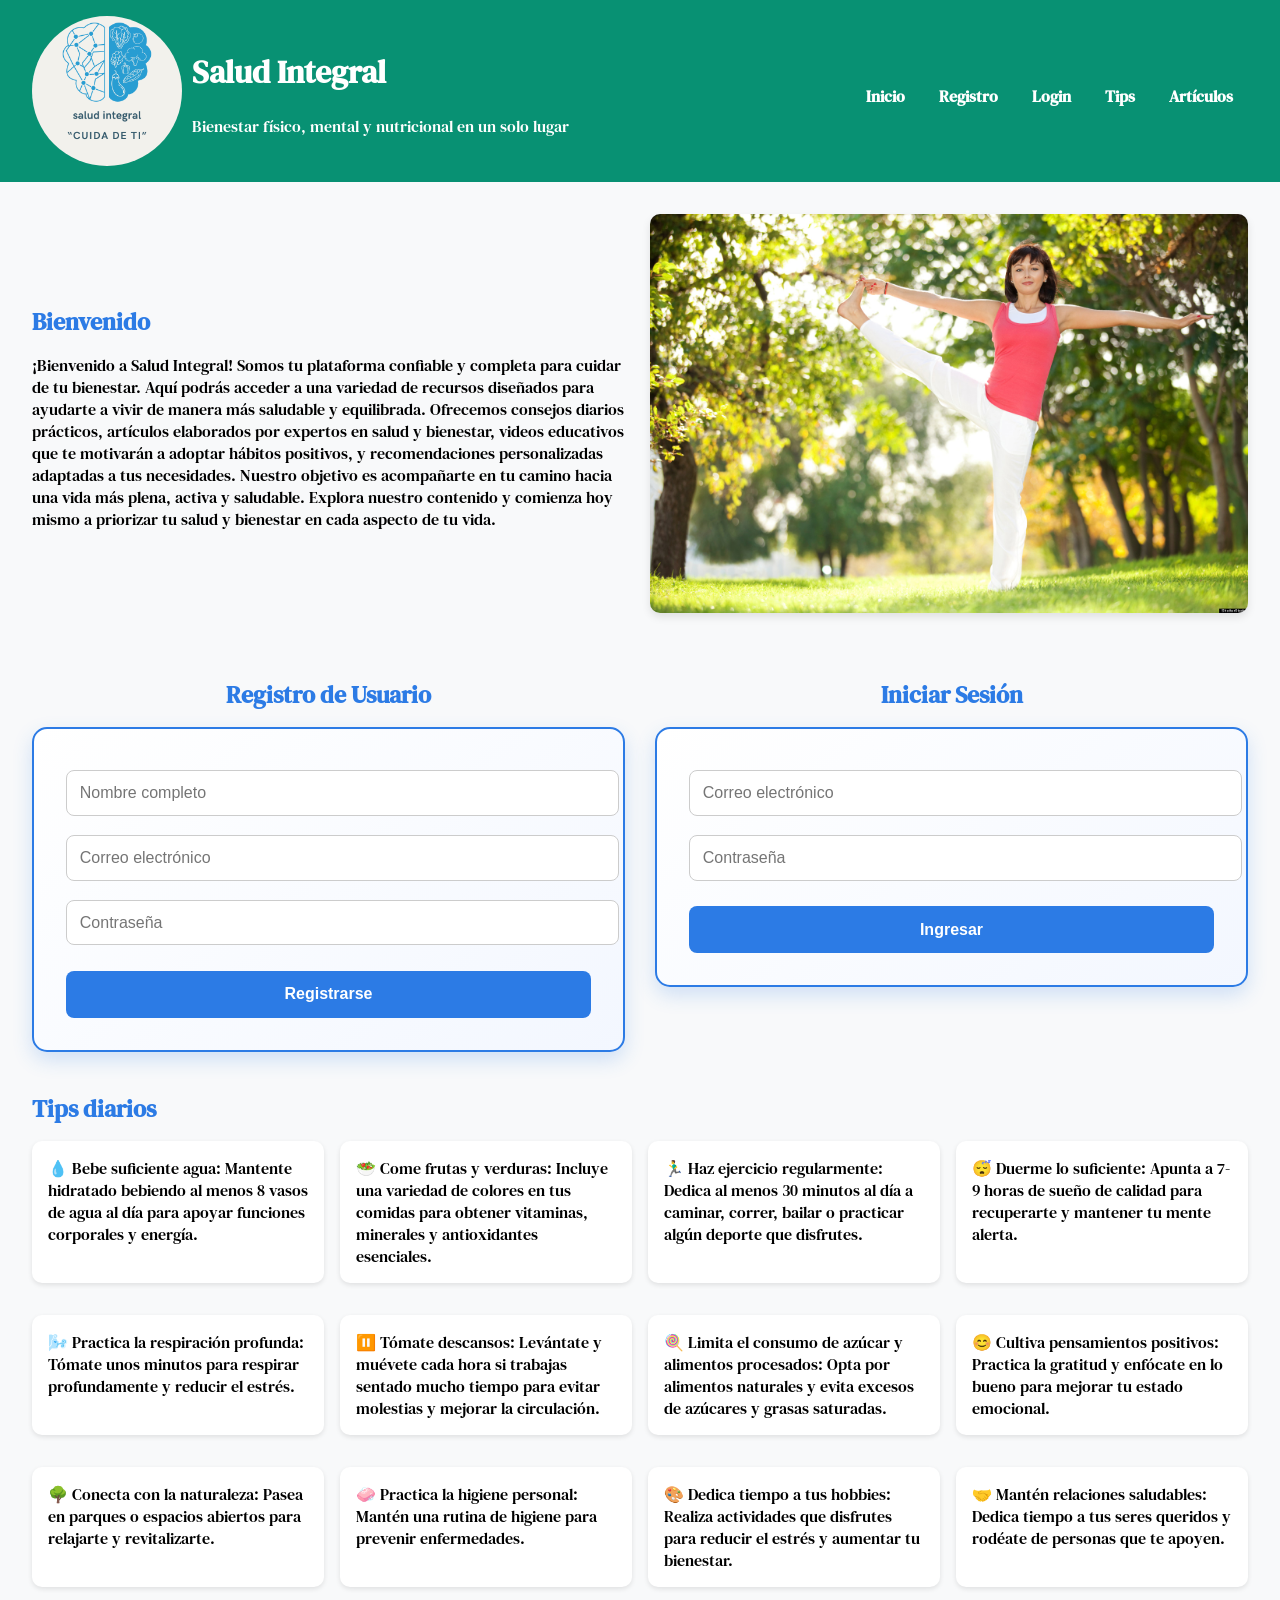
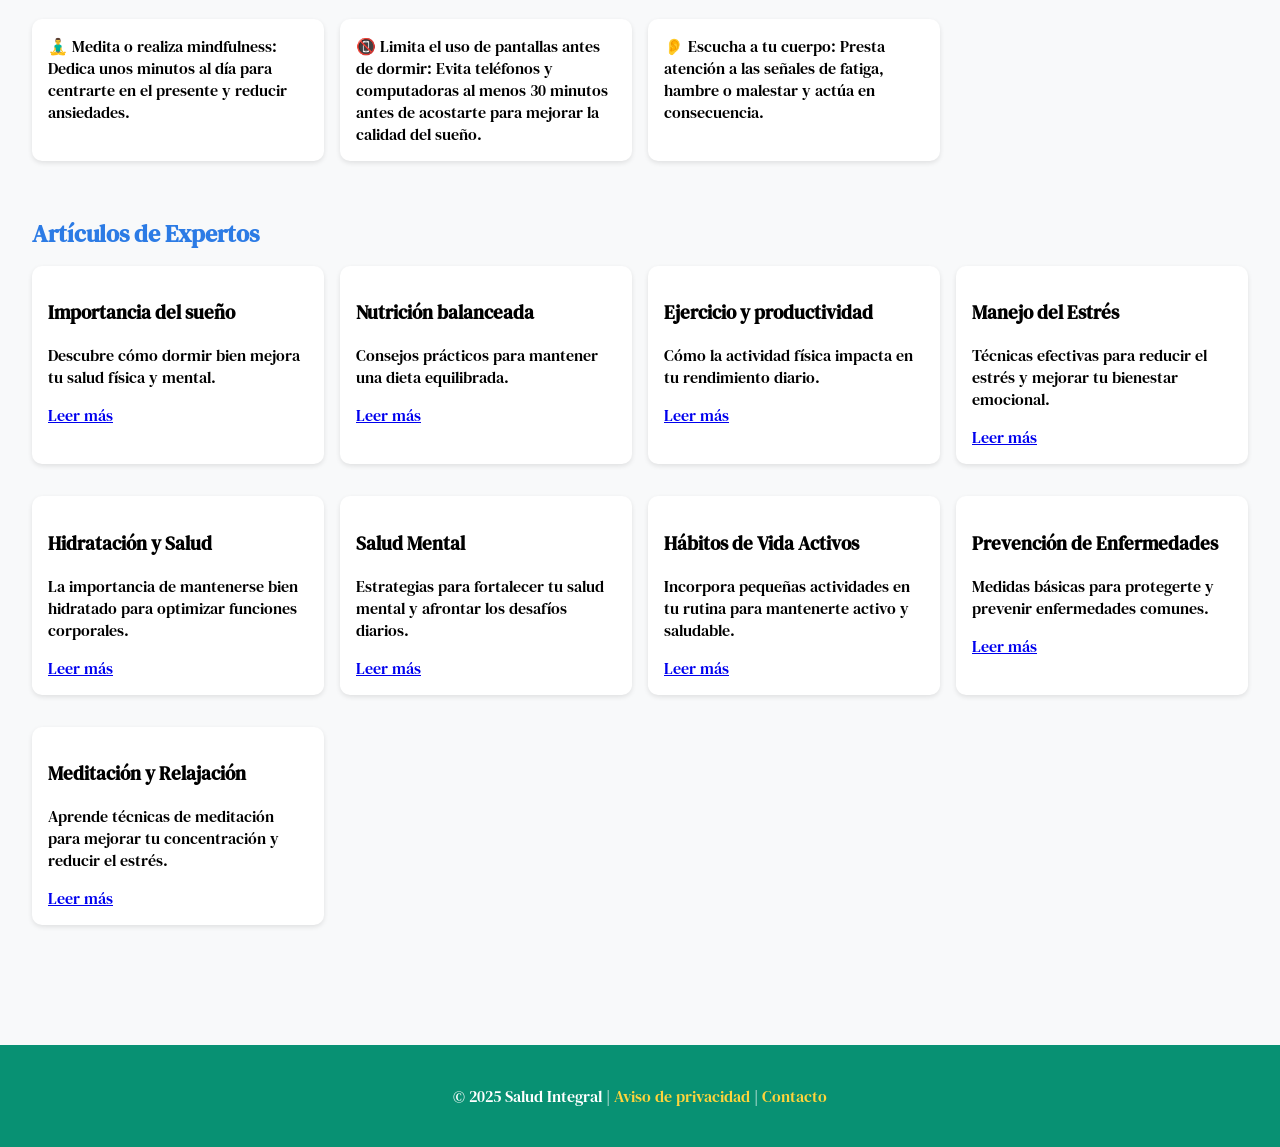
==== salud integral/salud_integral_web.html @ 93e71d5e "Add files via upload" ====
<!DOCTYPE html>
<html lang="es">
<head>
  <meta charset="UTF-8">
  <meta name="viewport" content="width=device-width, initial-scale=1.0">
  <link rel="stylesheet" href="style.css">
  <link rel="preconnect" href="https://fonts.googleapis.com">
  <link rel="preconnect" href="https://fonts.gstatic.com" crossorigin>
  <link href="https://fonts.googleapis.com/css2?family=DM+Serif+Text:ital@0;1&family=UnifrakturMaguntia&display=swap"
    rel="stylesheet">
  <title>Salud Integral Sprint 1</title>
</head>
<body>
<header>
  <div class="logo">
    <img src="img/Logo salud1.png" alt="Logo Salud Integral">
    <div>
      <h1>Salud Integral</h1>
      <p>Bienestar físico, mental y nutricional en un solo lugar</p>
    </div>
  </div>
  <nav>
    <a href="#inicio">Inicio</a>
    <a href="#registro">Registro</a>
    <a href="#login">Login</a>
    <a href="#tips">Tips</a>
    <a href="#articulos">Artículos</a>
  </nav>
</header>

  <main>
    <section id="inicio" class="section inicio">
      <div class="inicio-texto">
        <h2>Bienvenido</h2>
        <p>
          ¡Bienvenido a Salud Integral! Somos tu plataforma confiable y completa para cuidar de tu bienestar. Aquí podrás acceder
          a una variedad de recursos diseñados para ayudarte a vivir de manera más saludable y equilibrada. Ofrecemos consejos
          diarios prácticos, artículos elaborados por expertos en salud y bienestar, videos educativos que te motivarán a adoptar
          hábitos positivos, y recomendaciones personalizadas adaptadas a tus necesidades. Nuestro objetivo es acompañarte en tu
          camino hacia una vida más plena, activa y saludable. Explora nuestro contenido y comienza hoy mismo a priorizar tu salud
          y bienestar en cada aspecto de tu vida.
        </p>
      </div>
      <div class="inicio-imagen">
        <img src="img/bienestar1.jpg" alt="Bienestar" width="700" height="450">
      </div>
    </section>


<section id="acceso" class="section acceso">
  <div class="form-col">
    <h2>Registro de Usuario</h2>
    <form class="register-form marco-form">
      <input type="text" placeholder="Nombre completo" required>
      <input type="email" placeholder="Correo electrónico" required>
      <input type="password" placeholder="Contraseña" required>
      <button type="submit">Registrarse</button>
    </form>
  </div>

  <div class="form-col">
    <h2>Iniciar Sesión</h2>
    <form class="login-form marco-form">
      <input type="email" placeholder="Correo electrónico" required>
      <input type="password" placeholder="Contraseña" required>
      <button type="submit">Ingresar</button>
    </form>
  </div>
</section>


    <section id="tips" class="section">
      <h2>Tips diarios</h2>
      <div class="grid">
        <div class="card">💧 Bebe suficiente agua: Mantente hidratado bebiendo al menos 8 vasos de agua al día para apoyar
          funciones corporales y energía.</div>
        <div class="card">🥗 Come frutas y verduras: Incluye una variedad de colores en tus comidas para obtener vitaminas,
          minerales y antioxidantes esenciales.</div>
        <div class="card">🏃‍♂️ Haz ejercicio regularmente: Dedica al menos 30 minutos al día a caminar, correr, bailar o
          practicar algún deporte que disfrutes.</div>
        <div class="card">😴 Duerme lo suficiente: Apunta a 7-9 horas de sueño de calidad para recuperarte y mantener tu mente
          alerta.</div>
        <div class="card">🌬️ Practica la respiración profunda: Tómate unos minutos para respirar profundamente y reducir el
          estrés.</div>
        <div class="card">⏸️ Tómate descansos: Levántate y muévete cada hora si trabajas sentado mucho tiempo para evitar
          molestias y mejorar la circulación.</div>
        <div class="card">🍭 Limita el consumo de azúcar y alimentos procesados: Opta por alimentos naturales y evita excesos de
          azúcares y grasas saturadas.</div>
        <div class="card">😊 Cultiva pensamientos positivos: Practica la gratitud y enfócate en lo bueno para mejorar tu estado
          emocional.</div>
        <div class="card">🌳 Conecta con la naturaleza: Pasea en parques o espacios abiertos para relajarte y revitalizarte.
        </div>
        <div class="card">🧼 Practica la higiene personal: Mantén una rutina de higiene para prevenir enfermedades.</div>
        <div class="card">🎨 Dedica tiempo a tus hobbies: Realiza actividades que disfrutes para reducir el estrés y aumentar tu
          bienestar.</div>
        <div class="card">🤝 Mantén relaciones saludables: Dedica tiempo a tus seres queridos y rodéate de personas que te
          apoyen.</div>
        <div class="card">🧘‍♂️ Medita o realiza mindfulness: Dedica unos minutos al día para centrarte en el presente y reducir
          ansiedades.</div>
        <div class="card">📵 Limita el uso de pantallas antes de dormir: Evita teléfonos y computadoras al menos 30 minutos
          antes de acostarte para mejorar la calidad del sueño.</div>
        <div class="card">👂 Escucha a tu cuerpo: Presta atención a las señales de fatiga, hambre o malestar y actúa en
          consecuencia.</div>
      </div>
    </section>

<section id="articulos" class="section">
  <h2>Artículos de Expertos</h2>
  <div class="grid">
    <div class="card">
      <h3>Importancia del sueño</h3>
      <p>Descubre cómo dormir bien mejora tu salud física y mental.</p>
      <a href="#">Leer más</a>
    </div>
    <div class="card">
      <h3>Nutrición balanceada</h3>
      <p>Consejos prácticos para mantener una dieta equilibrada.</p>
      <a href="#">Leer más</a>
    </div>
    <div class="card">
      <h3>Ejercicio y productividad</h3>
      <p>Cómo la actividad física impacta en tu rendimiento diario.</p>
      <a href="#">Leer más</a>
    </div>
    <div class="card">
      <h3>Manejo del Estrés</h3>
      <p>Técnicas efectivas para reducir el estrés y mejorar tu bienestar emocional.</p>
      <a href="#">Leer más</a>
    </div>
    <div class="card">
      <h3>Hidratación y Salud</h3>
      <p>La importancia de mantenerse bien hidratado para optimizar funciones corporales.</p>
      <a href="#">Leer más</a>
    </div>
    <div class="card">
      <h3>Salud Mental</h3>
      <p>Estrategias para fortalecer tu salud mental y afrontar los desafíos diarios.</p>
      <a href="#">Leer más</a>
    </div>
    <div class="card">
      <h3>Hábitos de Vida Activos</h3>
      <p>Incorpora pequeñas actividades en tu rutina para mantenerte activo y saludable.</p>
      <a href="#">Leer más</a>
    </div>
    <div class="card">
      <h3>Prevención de Enfermedades</h3>
      <p>Medidas básicas para protegerte y prevenir enfermedades comunes.</p>
      <a href="#">Leer más</a>
    </div>
    <div class="card">
      <h3>Meditación y Relajación</h3>
      <p>Aprende técnicas de meditación para mejorar tu concentración y reducir el estrés.</p>
      <a href="#">Leer más</a>
    </div>
  </div>
</section>

  </main>

  <footer>
    <p>© 2025 Salud Integral | <a href="#">Aviso de privacidad</a> | <a href="#">Contacto</a></p>
  </footer>
</body>
</html>
---- salud integral/style.css ----
/* ==================== RESET Y BASE ==================== */
body {
    margin: 0;
    font-family: "DM Serif Text", serif;
    background-color: #f8f9fa;
    color: #000000;
}

main {
    padding: 2rem;
}

.section {
    margin-bottom: 2.5rem;
}

.section h2 {
    color: #2c7be5;
    margin-bottom: 1rem;
}

/* ==================== HEADER ==================== */
header {
    background: #089173;
    color: white;
    padding: 1rem 2rem;
    display: flex;
    align-items: center;
    justify-content: space-between;
    flex-wrap: wrap;
}

.logo {
    display: flex;
    align-items: center;
    gap: 10px;
}

.logo img {
    width: 150px;
    height: 150px;
    border-radius: 50%;
}

nav {
    margin-top: 10px;
}

nav a {
    color: white;
    margin: 0 15px;
    text-decoration: none;
    font-weight: bold;
}

nav a:hover {
    text-decoration: underline;
}

/* ==================== SECCIÓN INICIO ==================== */
.inicio {
    display: flex;
    align-items: center;
    justify-content: space-between;
    gap: 20px;
    flex-wrap: wrap;
    /* Responsivo */
}

.inicio-texto {
    flex: 1;
    min-width: 280px;
}

.inicio-texto h2 {
    color: #2c7be5;
    margin-bottom: 1rem;
}

.inicio-imagen {
    flex: 1;
    text-align: right;
}

.inicio-imagen img {
    max-width: 100%;
    height: auto;
    border-radius: 10px;
    box-shadow: 0 4px 8px rgba(0, 0, 0, 0.1);
}

/* Vista móvil */
@media (max-width: 768px) {
    .inicio {
        flex-direction: column;
        text-align: center;
    }

    .inicio-imagen {
        text-align: center;
    }
}

/* ==================== TIPS Y ARTÍCULOS ==================== */
.card {
    background: white;
    padding: 1rem;
    border-radius: 10px;
    box-shadow: 0 2px 5px rgba(0, 0, 0, 0.1);
    margin-bottom: 1rem;
}

.grid {
    display: grid;
    grid-template-columns: repeat(auto-fit, minmax(250px, 1fr));
    gap: 1rem;
}

/* ==================== REGISTRO Y LOGIN ==================== */
.acceso {
    display: flex;
    justify-content: space-between;
    align-items: flex-start;
    gap: 30px;
    flex-wrap: wrap;
    /* Responsivo */
    margin-top: 2rem;
}

.form-col {
    flex: 1;
    min-width: 320px;
}

.form-col h2 {
    text-align: center;
    margin-bottom: 1rem;
    color: #2c7be5;
}

/* Marco elegante */
.marco-form {
    max-width: 100%;
    margin: 0 auto;
    padding: 2rem;
    border-radius: 15px;
    border: 2px solid #2c7be5;
    background: linear-gradient(145deg, #ffffff, #f3f7ff);
    box-shadow: 0 8px 20px rgba(44, 123, 229, 0.2);
    transition: transform 0.3s ease, box-shadow 0.3s ease;
}

.marco-form:hover {
    transform: translateY(-5px);
    box-shadow: 0 12px 25px rgba(44, 123, 229, 0.3);
}

.marco-form input {
    width: 100%;
    padding: 0.8rem;
    margin: 0.6rem 0;
    border: 1px solid #ccc;
    border-radius: 8px;
    font-size: 1rem;
}

.marco-form input:focus {
    border-color: #2c7be5;
    box-shadow: 0 0 6px rgba(44, 123, 229, 0.3);
    outline: none;
}

.marco-form button {
    width: 100%;
    padding: 0.9rem;
    margin-top: 1rem;
    border: none;
    border-radius: 8px;
    background: #2c7be5;
    color: white;
    font-size: 1rem;
    font-weight: bold;
    cursor: pointer;
    transition: background 0.3s ease, transform 0.2s ease;
}

.marco-form button:hover {
    background: #1a5fc2;
    transform: scale(1.03);
}

/* Vista móvil */
@media (max-width: 768px) {
    .acceso {
        flex-direction: column;
        align-items: center;
    }

    .form-col {
        width: 100%;
    }
}

/* ==================== FOOTER ==================== */
footer {
    background: #089173;
    color: white;
    text-align: center;
    padding: 1.5rem;
    margin-top: 2rem;
}

footer a {
    color: #ffd43b;
    text-decoration: none;
}
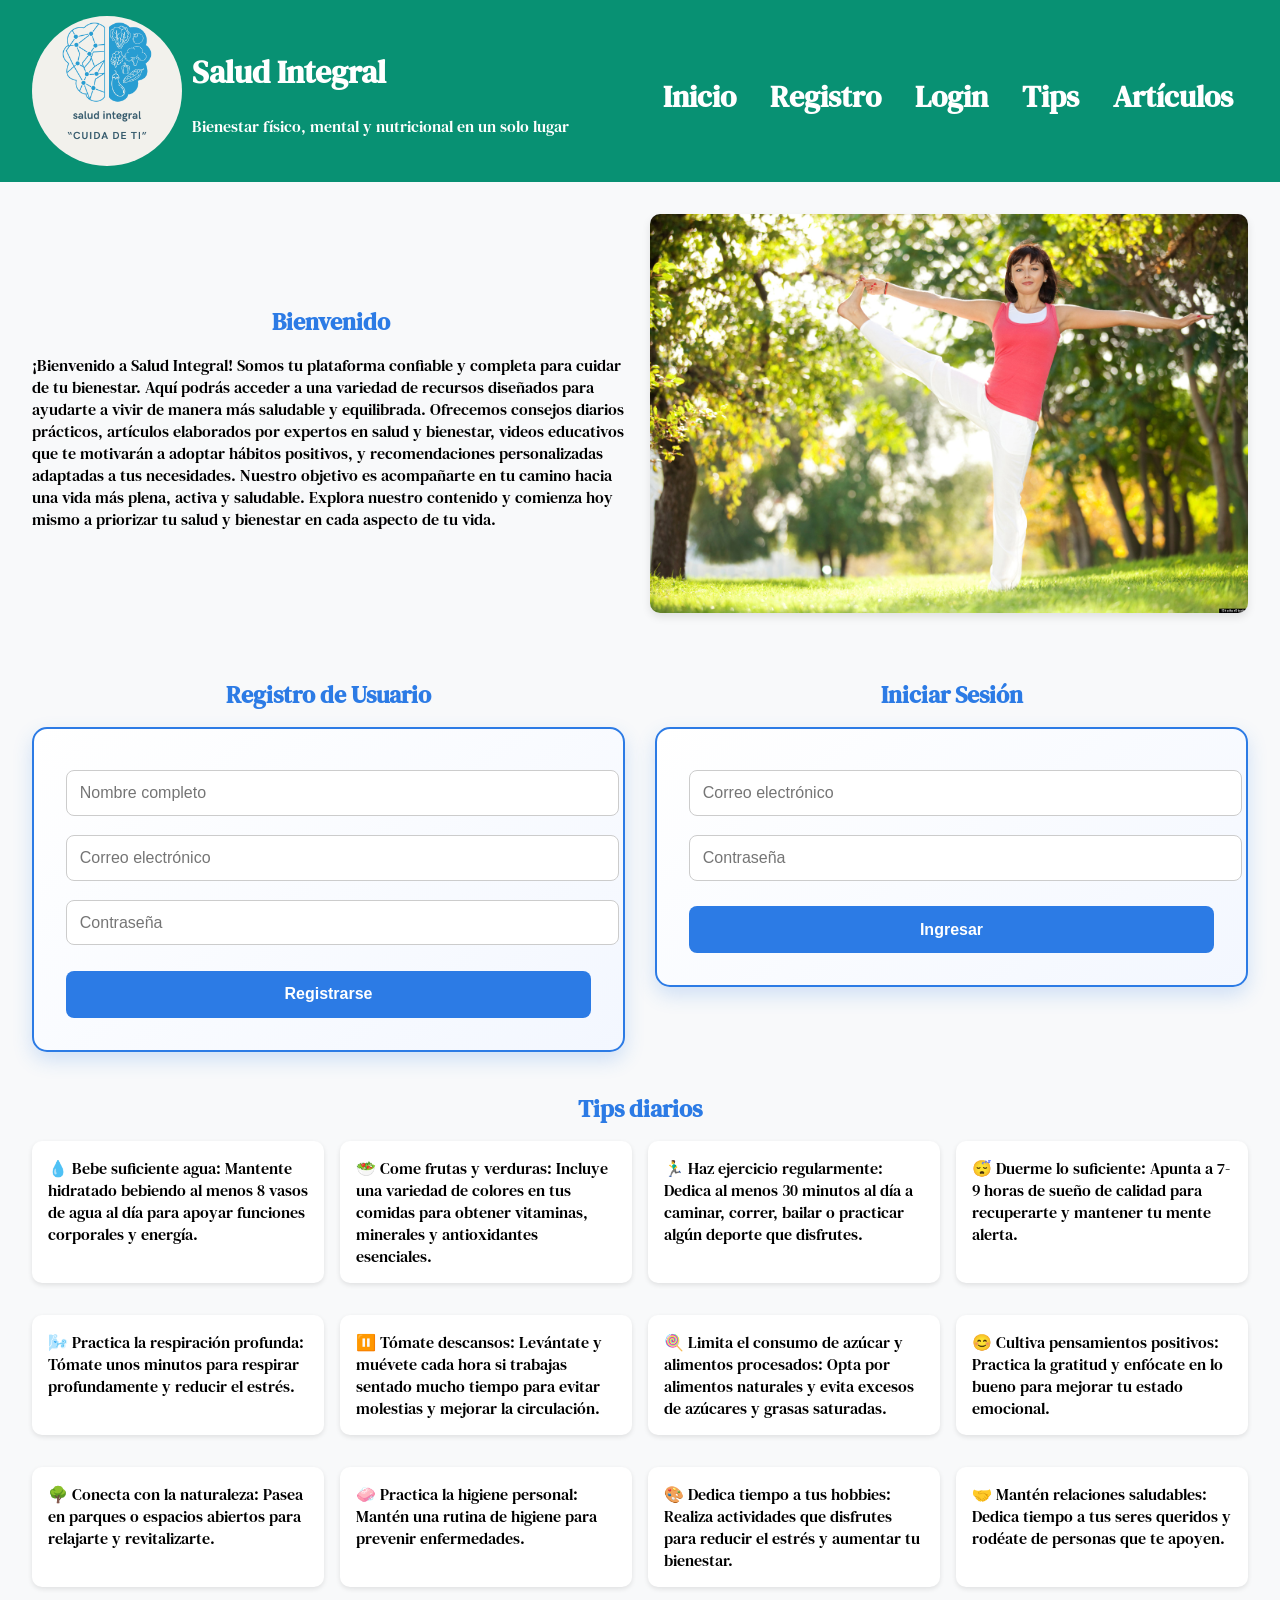
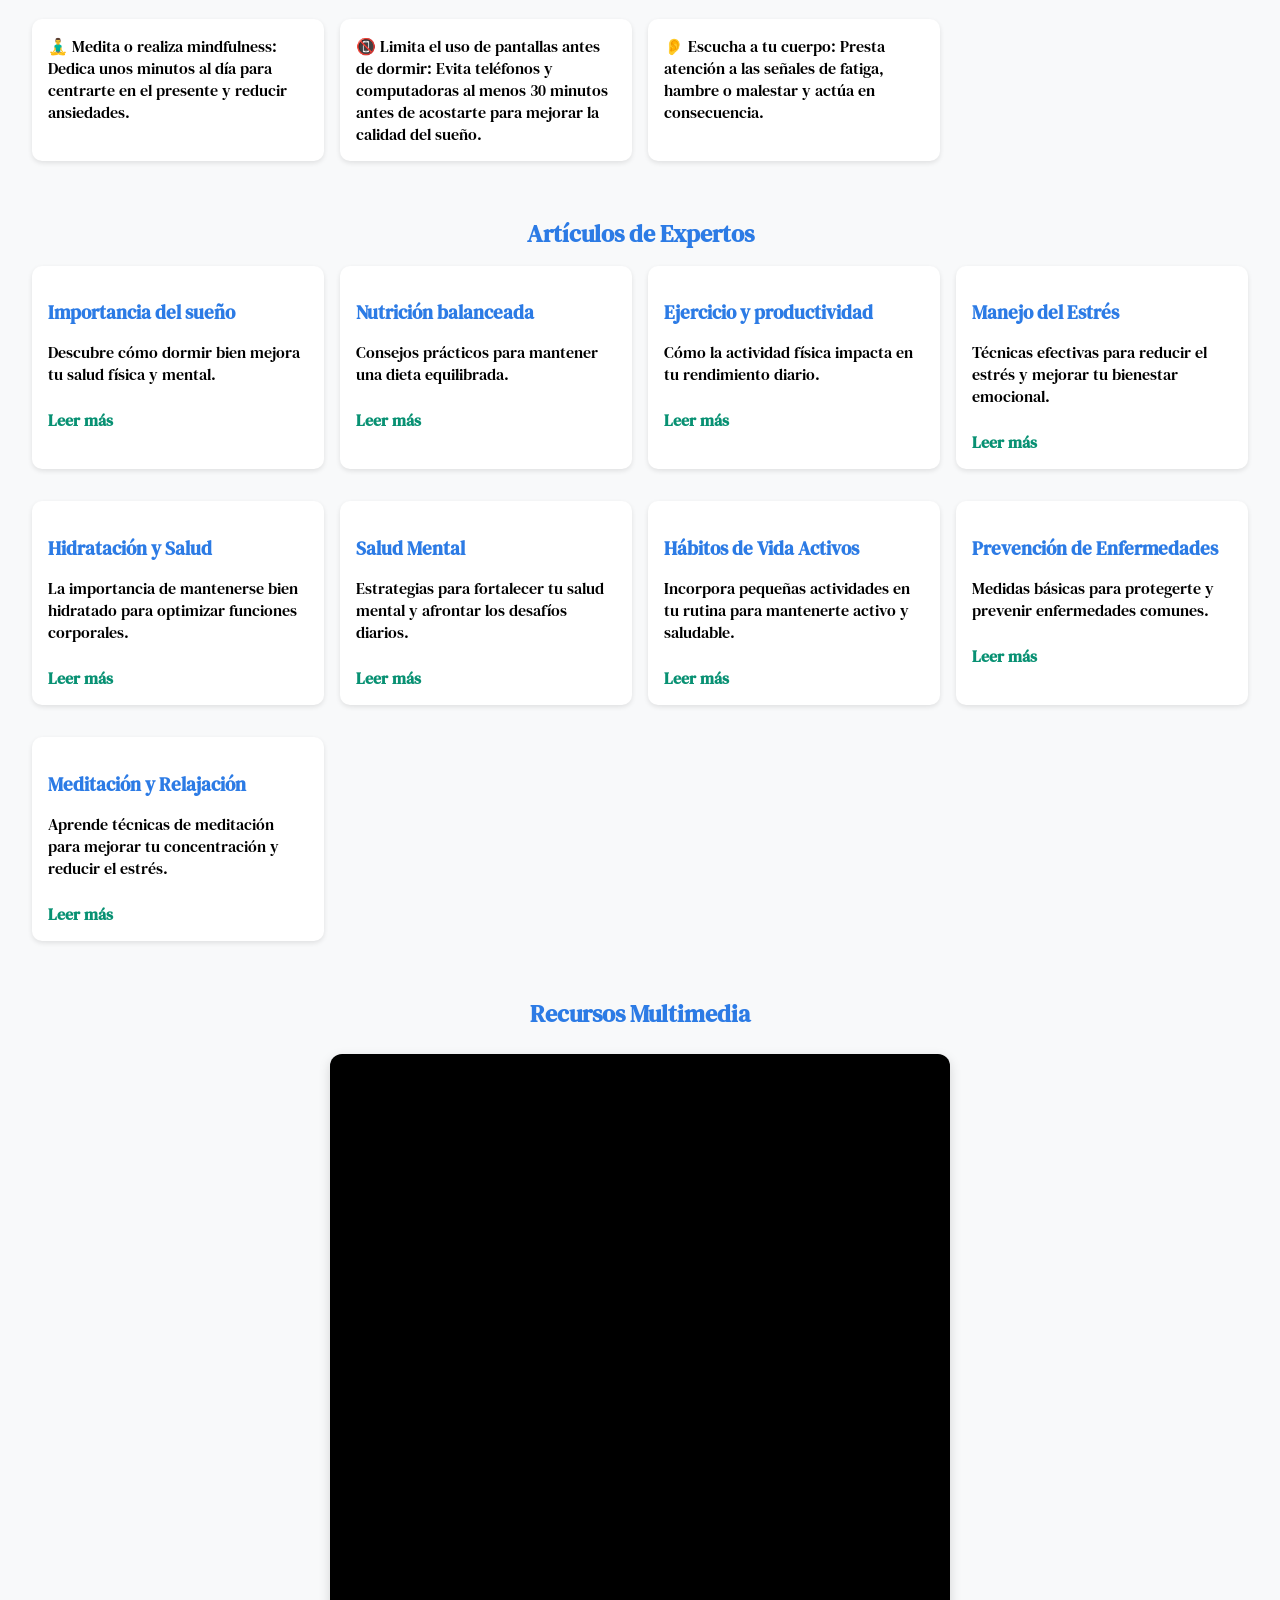
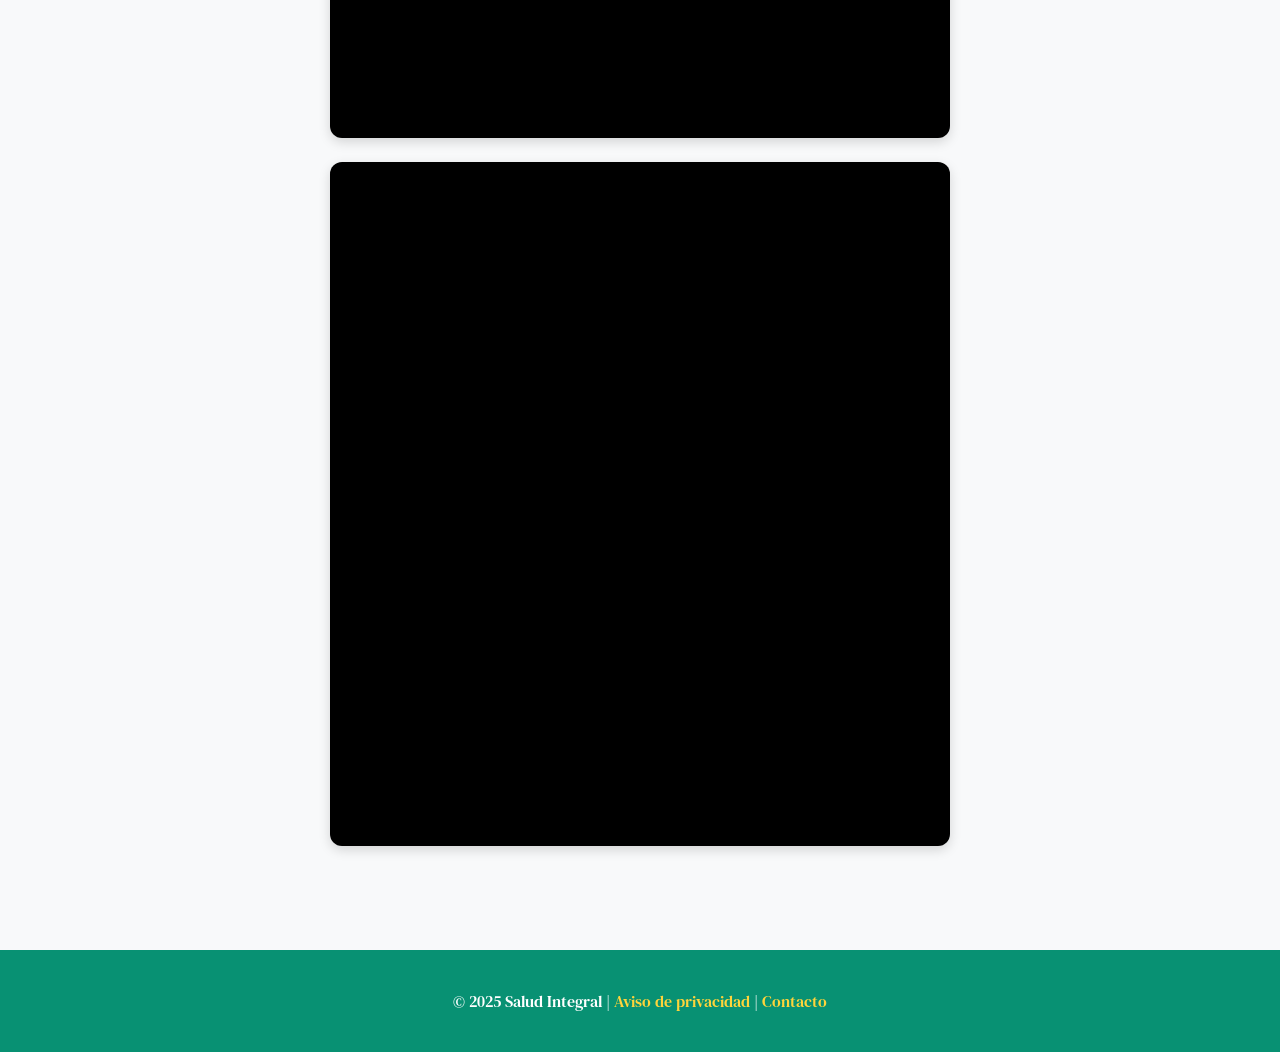
==== commit d99a1cdc: "Add files via upload" ====
--- a/salud integral/salud_integral_web.html
+++ b/salud integral/salud_integral_web.html
@@ -155,10 +155,34 @@
   </div>
 </section>
 
+<!-- Multimedia (para sprint 3) -->
+<section id="multimedia" class="section">
+  <h2>Recursos Multimedia</h2>
+  <div class="media-container">
+    <!-- Video de YouTube embebido -->
+    <div class="video-box">
+      <iframe src="https://www.youtube.com/embed/CoSd7PLA2Oo" title="Video de Salud Integral 1" frameborder="0"
+        allow="accelerometer; autoplay; clipboard-write; encrypted-media; gyroscope; picture-in-picture; web-share"
+        allowfullscreen>
+      </iframe>
+    </div>
+
+    <!-- Video de YouTube embebido (corregido: URL embed) -->
+    <div class="video-box">
+      <iframe src="https://www.youtube.com/embed/2wJiwUe8hhA" title="Video de Salud Integral 2" frameborder="0"
+        allow="accelerometer; autoplay; clipboard-write; encrypted-media; gyroscope; picture-in-picture; web-share"
+        allowfullscreen>
+      </iframe>
+    </div>
+  </div>
+</section>
+
   </main>
 
   <footer>
     <p>© 2025 Salud Integral | <a href="#">Aviso de privacidad</a> | <a href="#">Contacto</a></p>
   </footer>
+
+  <script src="script.js"></script>
 </body>
 </html>
--- a/salud integral/style.css
+++ b/salud integral/style.css
@@ -17,6 +17,7 @@
 .section h2 {
     color: #2c7be5;
     margin-bottom: 1rem;
+    text-align: center;
 }
 
 /* ==================== HEADER ==================== */
@@ -51,6 +52,7 @@
     margin: 0 15px;
     text-decoration: none;
     font-weight: bold;
+    font-size: 30px;
 }
 
 nav a:hover {
@@ -64,7 +66,6 @@
     justify-content: space-between;
     gap: 20px;
     flex-wrap: wrap;
-    /* Responsivo */
 }
 
 .inicio-texto {
@@ -101,21 +102,6 @@
     }
 }
 
-/* ==================== TIPS Y ARTÍCULOS ==================== */
-.card {
-    background: white;
-    padding: 1rem;
-    border-radius: 10px;
-    box-shadow: 0 2px 5px rgba(0, 0, 0, 0.1);
-    margin-bottom: 1rem;
-}
-
-.grid {
-    display: grid;
-    grid-template-columns: repeat(auto-fit, minmax(250px, 1fr));
-    gap: 1rem;
-}
-
 /* ==================== REGISTRO Y LOGIN ==================== */
 .acceso {
     display: flex;
@@ -123,7 +109,6 @@
     align-items: flex-start;
     gap: 30px;
     flex-wrap: wrap;
-    /* Responsivo */
     margin-top: 2rem;
 }
 
@@ -201,6 +186,96 @@
     }
 }
 
+/* ==================== TIPS Y ARTÍCULOS ==================== */
+.card {
+    background: white;
+    padding: 1rem;
+    border-radius: 10px;
+    box-shadow: 0 2px 5px rgba(0, 0, 0, 0.1);
+    margin-bottom: 1rem;
+    transition: transform 0.3s ease, box-shadow 0.3s ease;
+}
+
+.card:hover {
+    transform: translateY(-5px);
+    box-shadow: 0 6px 15px rgba(0, 0, 0, 0.2);
+}
+
+.card h3 {
+    color: #2c7be5;
+    margin-bottom: 0.5rem;
+}
+
+.card a {
+    display: inline-block;
+    margin-top: 0.5rem;
+    color: #089173;
+    font-weight: bold;
+    text-decoration: none;
+}
+
+.card a:hover {
+    text-decoration: underline;
+}
+
+.grid {
+    display: grid;
+    grid-template-columns: repeat(auto-fit, minmax(250px, 1fr));
+    gap: 1rem;
+}
+
+/* ==================== MULTIMEDIA ==================== */
+/* contenedor de la galería de videos */
+.media-container {
+    display: flex;
+    justify-content: center;
+    gap: 1.5rem;
+    flex-wrap: wrap;
+    margin-top: 1.5rem;
+}
+
+/* caja responsiva para mantener relación 16:9 */
+.video-box {
+    position: relative;
+    width: 620px;
+    /* ancho base, se adapta por media queries */
+    padding-top: 56.25%;
+    /* 16:9 ratio */
+    border-radius: 12px;
+    overflow: hidden;
+    box-shadow: 0 4px 12px rgba(0, 0, 0, 0.15);
+    background: #000;
+    /* fondo por si tarda el iframe en cargar */
+    transition: transform 0.25s ease;
+}
+
+.video-box:hover {
+    transform: translateY(-6px);
+}
+
+/* iframe ocupa todo el contenedor */
+.video-box iframe {
+    position: absolute;
+    inset: 0;
+    width: 100%;
+    height: 100%;
+    border: 0;
+}
+
+/* adaptabilidad: en pantallas pequeñas reduce ancho */
+@media (max-width: 900px) {
+    .video-box {
+        width: 45%;
+    }
+}
+
+@media (max-width: 520px) {
+    .video-box {
+        width: 100%;
+        padding-top: 56.25%;
+    }
+}
+
 /* ==================== FOOTER ==================== */
 footer {
     background: #089173;
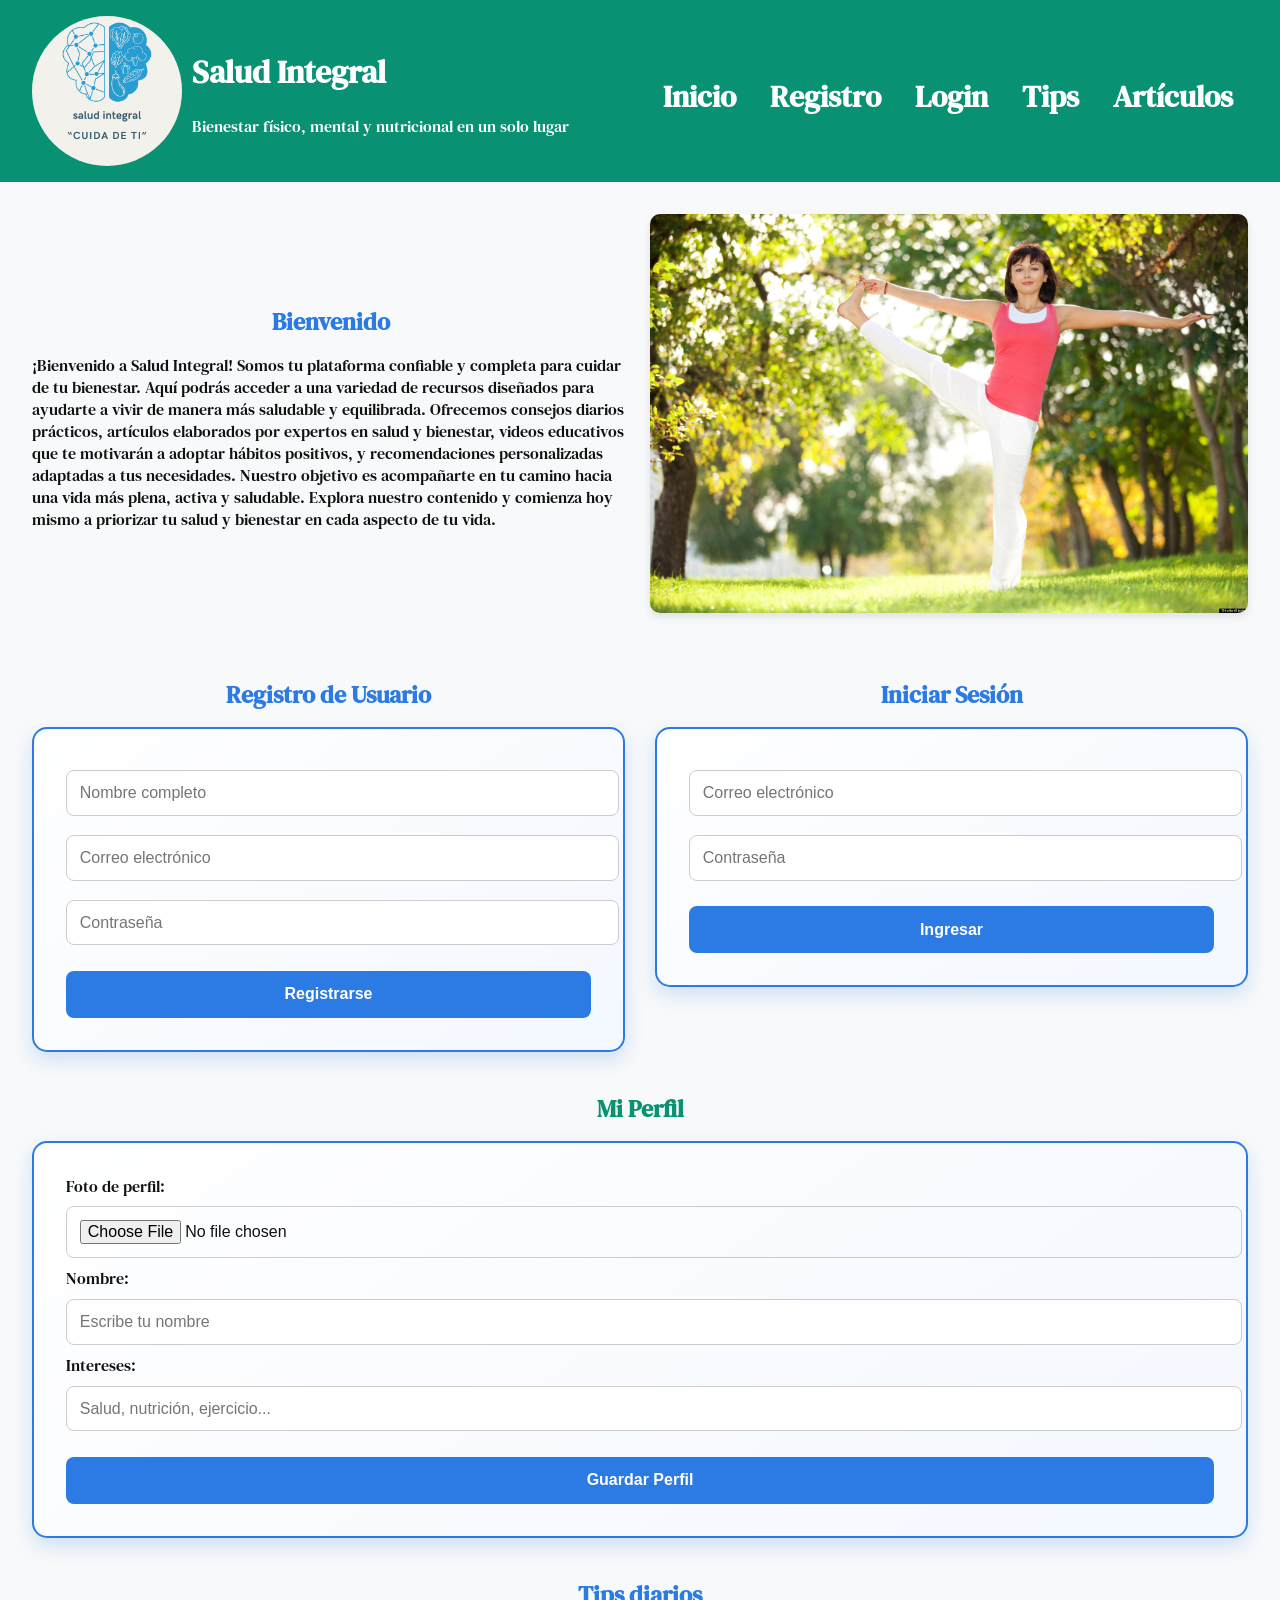
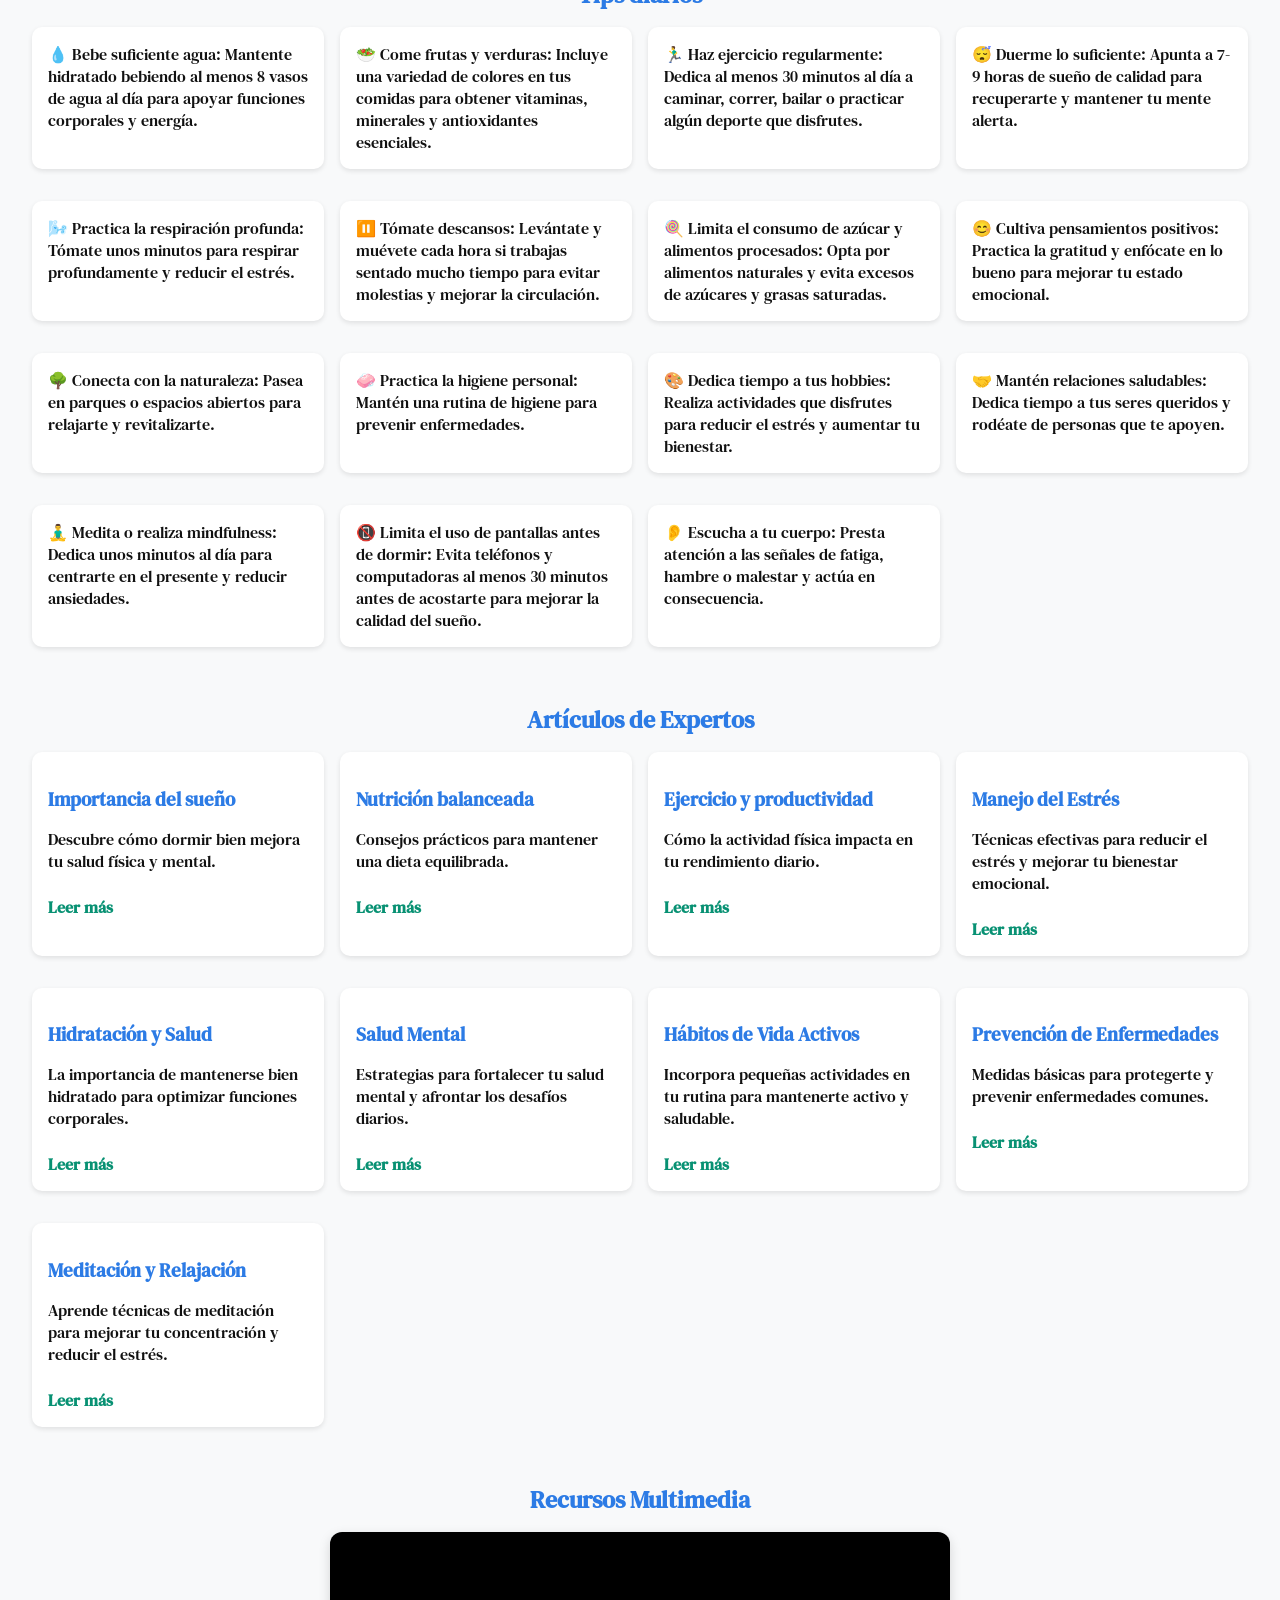
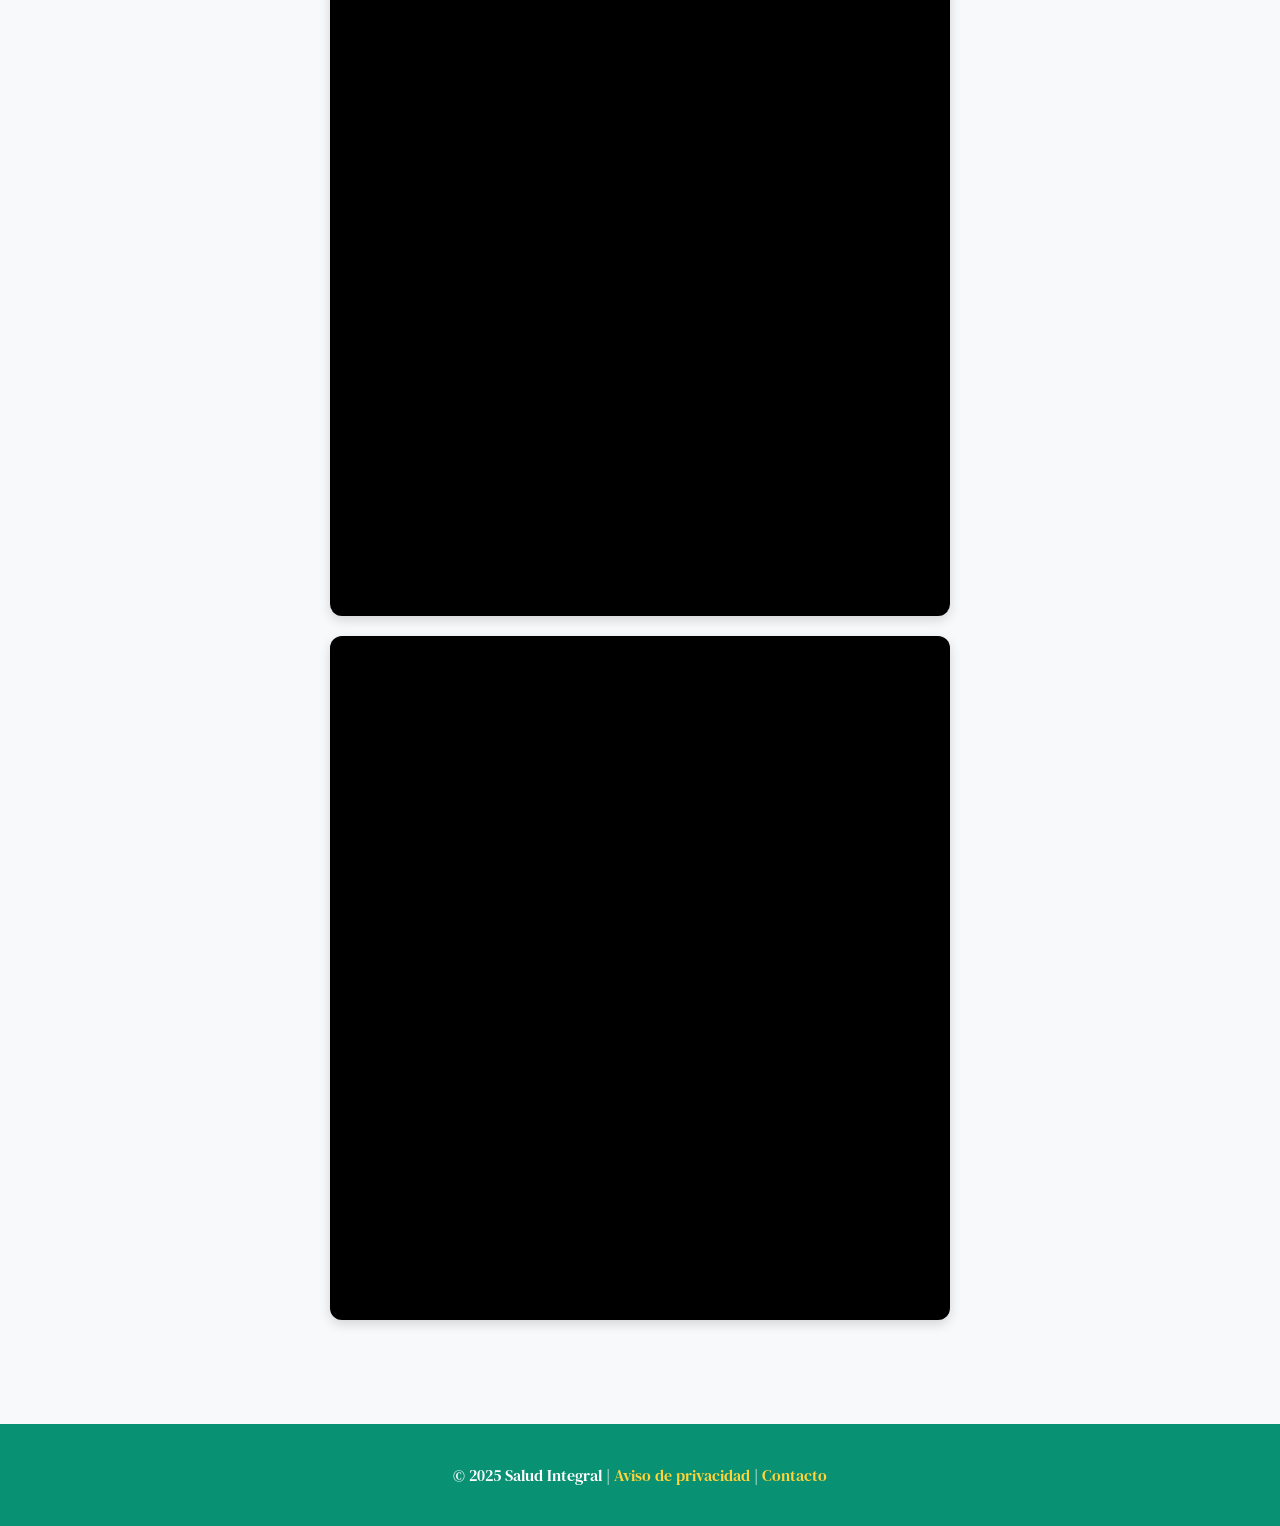
==== commit 0418076c: "Add files via upload" ====
--- a/salud integral/salud_integral_web.html
+++ b/salud integral/salud_integral_web.html
@@ -8,7 +8,7 @@
   <link rel="preconnect" href="https://fonts.gstatic.com" crossorigin>
   <link href="https://fonts.googleapis.com/css2?family=DM+Serif+Text:ital@0;1&family=UnifrakturMaguntia&display=swap"
     rel="stylesheet">
-  <title>Salud Integral Sprint 1</title>
+  <title>Salud Integral</title>
 </head>
 <body>
 <header>
@@ -66,6 +66,23 @@
       <button type="submit">Ingresar</button>
     </form>
   </div>
+</section>
+
+<!-- Perfil (nuevo) -->
+<section id="perfil" class="section">
+  <h2>Mi Perfil</h2>
+  <form class="marco-form" aria-label="Formulario de perfil">
+    <label for="foto">Foto de perfil:</label>
+    <input type="file" id="foto" name="foto" accept="image/*">
+
+    <label for="nombre">Nombre:</label>
+    <input type="text" id="nombre" name="nombre" placeholder="Escribe tu nombre">
+
+    <label for="intereses">Intereses:</label>
+    <input type="text" id="intereses" name="intereses" placeholder="Salud, nutrición, ejercicio...">
+
+    <button type="submit">Guardar Perfil</button>
+  </form>
 </section>
 
 
@@ -166,8 +183,6 @@
         allowfullscreen>
       </iframe>
     </div>
-
-    <!-- Video de YouTube embebido (corregido: URL embed) -->
     <div class="video-box">
       <iframe src="https://www.youtube.com/embed/2wJiwUe8hhA" title="Video de Salud Integral 2" frameborder="0"
         allow="accelerometer; autoplay; clipboard-write; encrypted-media; gyroscope; picture-in-picture; web-share"
@@ -177,6 +192,7 @@
   </div>
 </section>
 
+
   </main>
 
   <footer>
--- a/salud integral/style.css
+++ b/salud integral/style.css
@@ -228,10 +228,55 @@
 /* contenedor de la galería de videos */
 .media-container {
     display: flex;
+    flex-wrap: wrap;
+    gap: 20px;
     justify-content: center;
-    gap: 1.5rem;
-    flex-wrap: wrap;
-    margin-top: 1.5rem;
+    margin-top: 1rem;
+}
+
+.video-box iframe {
+    border-radius: 10px;
+    box-shadow: 0 4px 12px rgba(0, 0, 0, 0.2);
+}
+
+/* ==================== PERFIL ==================== */
+#perfil {
+    margin-top: 2rem;
+}
+
+#perfil h2 {
+    text-align: center;
+    margin-bottom: 1rem;
+    color: #089173;
+}
+
+/* Ajustes de accesibilidad: mejor contraste */
+body {
+    background-color: #f8f9fa;
+    color: #111;
+    /* más oscuro para legibilidad */
+}
+
+button {
+    background-color: #2c7be5;
+    color: #fff;
+}
+
+button:hover {
+    background-color: #1a5fc2;
+}
+
+/* Responsivo multimedia */
+@media (max-width: 768px) {
+    .media-container {
+        flex-direction: column;
+        align-items: center;
+    }
+
+    .video-box iframe {
+        width: 100%;
+        max-width: 400px;
+    }
 }
 
 /* caja responsiva para mantener relación 16:9 */
